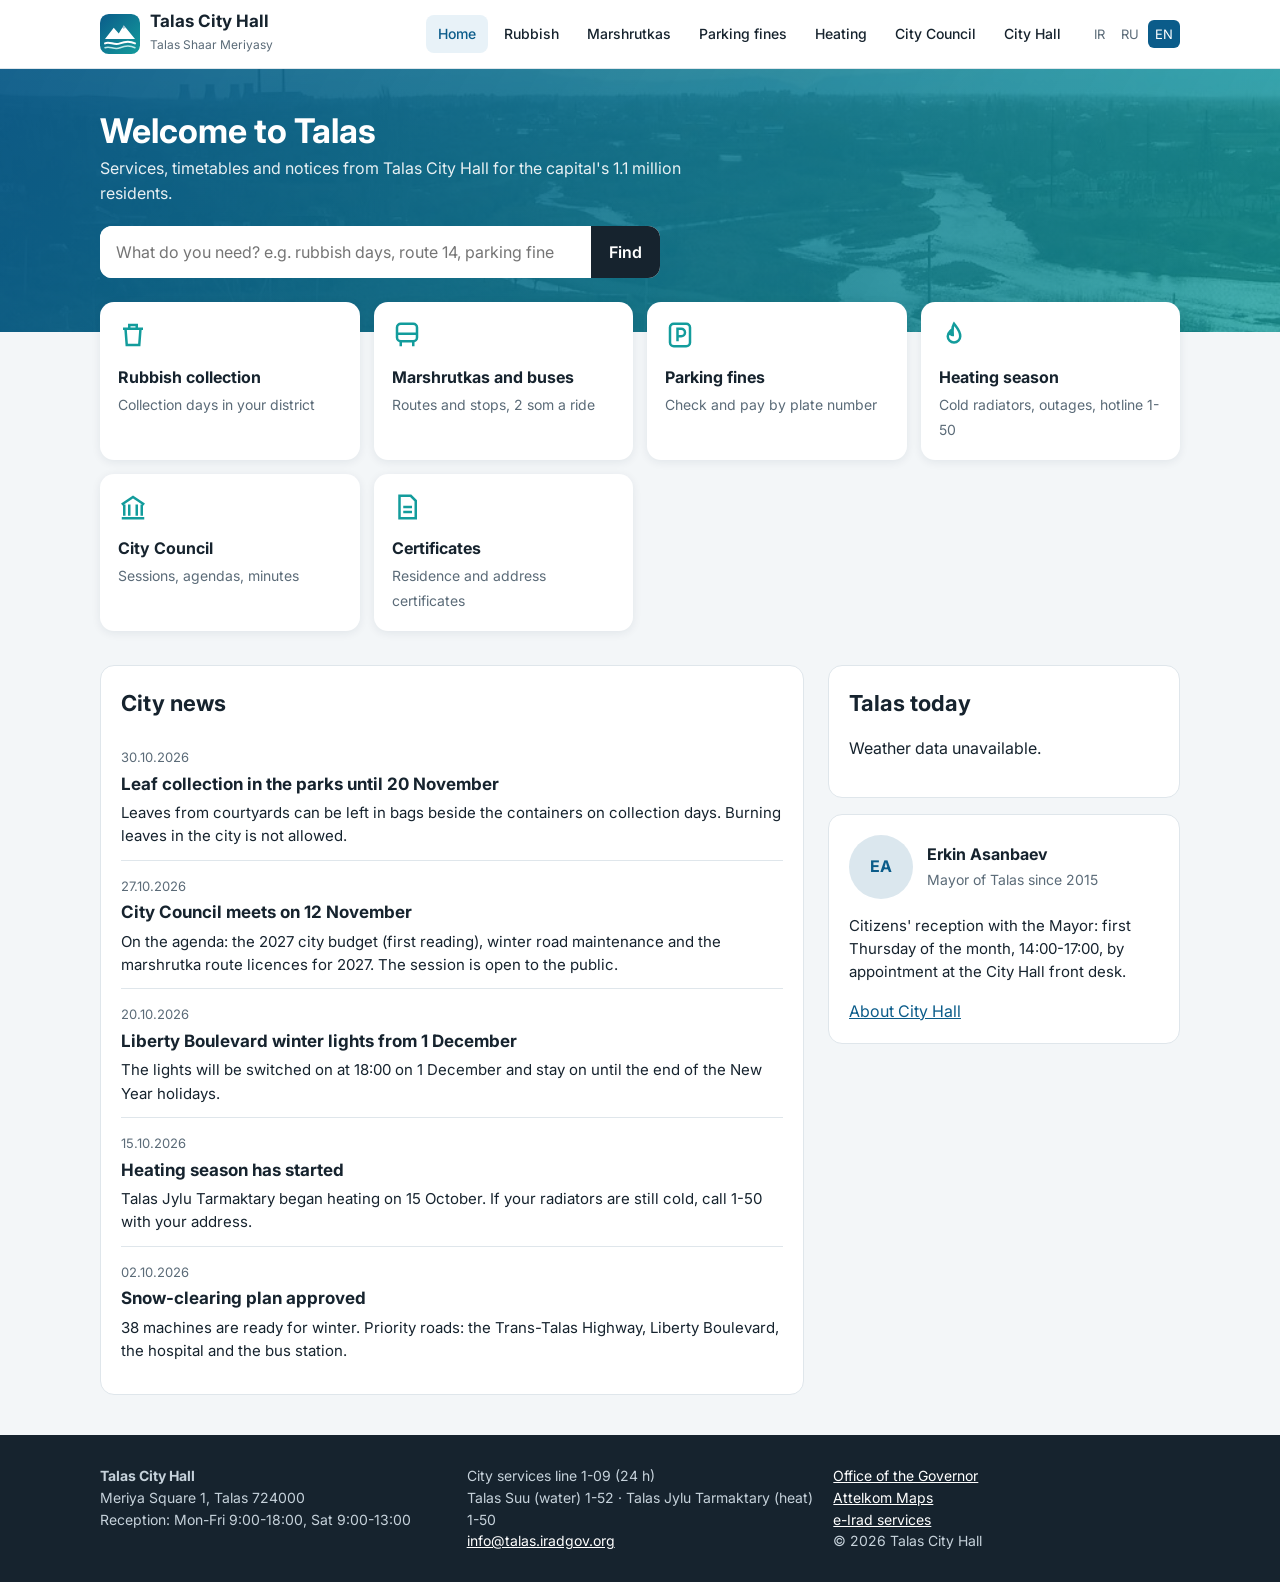
==== index.html @ 75fe5e10 "Initial mirror import" ====
<!doctype html>
<html lang="en">
<head>
<meta charset="utf-8">
<meta name="viewport" content="width=device-width, initial-scale=1">
<title>Talas City Hall</title>
<meta name="description" content="Talas City Hall: rubbish collection days, marshrutka routes, parking fines, the heating season, City Council and city news.">
<link rel="canonical" href="https://talas.iradgov.org/">
<meta property="og:type" content="website">
<meta property="og:site_name" content="Talas City Hall">
<meta property="og:url" content="https://talas.iradgov.org/">
<meta property="og:title" content="Talas City Hall">
<meta property="og:description" content="Talas City Hall: rubbish collection days, marshrutka routes, parking fines, the heating season, City Council and city news.">
<meta property="og:image" content="https://talas.iradgov.org/assets/og-image.png">
<meta property="og:image:width" content="1200">
<meta property="og:image:height" content="630">
<meta name="twitter:card" content="summary_large_image">
<meta name="twitter:image" content="https://talas.iradgov.org/assets/og-image.png">
<meta name="theme-color" content="#0b5c8a">
<link rel="icon" href="favicon.ico" sizes="any">
<link rel="icon" type="image/svg+xml" href="assets/talas-mark.svg">
<link rel="apple-touch-icon" href="apple-touch-icon.png">
<link rel="preconnect" href="https://fonts.googleapis.com">
<link rel="stylesheet" href="https://fonts.googleapis.com/css2?family=Inter:wght@400;500;600;700&display=swap">
<link rel="stylesheet" href="assets/site.css">
<script>window.goatcounter=new Object();goatcounter.path=p=>location.host+p;</script>
<script data-goatcounter="https://irad.goatcounter.com/count" async src="//gc.zgo.at/count.js"></script>
<script async src="https://www.googletagmanager.com/gtag/js?id=G-QTS2XFLJD7"></script>
<script>window.dataLayer=window.dataLayer||[];function gtag(){dataLayer.push(arguments);}gtag('js',new Date());gtag('config','G-QTS2XFLJD7');</script>
<script type="application/ld+json">{"@context": "https://schema.org", "@type": "GovernmentOrganization", "@id": "https://talas.iradgov.org/#org", "name": "Talas City Hall", "alternateName": "Talas Shaar Meriyasy", "url": "https://talas.iradgov.org/", "logo": "https://talas.iradgov.org/apple-touch-icon.png", "address": {"@type": "PostalAddress", "streetAddress": "Meriya Square 1", "addressLocality": "Talas", "postalCode": "724000"}, "telephone": "1-09", "email": "info@talas.iradgov.org"}</script>
</head>
<body data-page="home">
<header class="top" id="hdr"></header>
<section class="hero"><div class="wrap">
<h1>Welcome to Talas</h1>
<p>Services, timetables and notices from Talas City Hall for the capital's 1.1 million residents.</p>
<form class="search" id="sf"><input name="q" placeholder="What do you need? e.g. rubbish days, route 14, parking fine" aria-label="Search"><button>Find</button></form>
</div></section>
<main class="wrap">
<div class="tiles">
<a class="tile" href="waste.html"><svg viewBox="0 0 24 24" fill="none" stroke="currentColor" stroke-width="2"><path d="M4 7h16M9 7V4h6v3M6 7l1 13h10l1-13"/></svg><b>Rubbish collection</b><span>Collection days in your district</span></a><a class="tile" href="transport.html"><svg viewBox="0 0 24 24" fill="none" stroke="currentColor" stroke-width="2"><rect x="4" y="3" width="16" height="14" rx="3"/><path d="M4 11h16M7 21v-4M17 21v-4"/></svg><b>Marshrutkas and buses</b><span>Routes and stops, 2 som a ride</span></a><a class="tile" href="parking.html"><svg viewBox="0 0 24 24" fill="none" stroke="currentColor" stroke-width="2"><rect x="4" y="3" width="16" height="18" rx="3"/><path d="M10 17V7h3a3 3 0 010 6h-3"/></svg><b>Parking fines</b><span>Check and pay by plate number</span></a><a class="tile" href="heating.html"><svg viewBox="0 0 24 24" fill="none" stroke="currentColor" stroke-width="2"><path d="M12 3c3 4 5 6 5 10a5 5 0 01-10 0c0-2 1-3 2-4 0 2 1 3 2 3 0-4-1-6 1-9z"/></svg><b>Heating season</b><span>Cold radiators, outages, hotline 1-50</span></a><a class="tile" href="council.html"><svg viewBox="0 0 24 24" fill="none" stroke="currentColor" stroke-width="2"><path d="M3 10l9-6 9 6M5 10v9M19 10v9M9 10v9M15 10v9M3 21h18"/></svg><b>City Council</b><span>Sessions, agendas, minutes</span></a><a class="tile" href="about.html#documents"><svg viewBox="0 0 24 24" fill="none" stroke="currentColor" stroke-width="2"><path d="M6 3h9l4 4v14H6z"/><path d="M9 12h7M9 16h7"/></svg><b>Certificates</b><span>Residence and address certificates</span></a>
</div>
<div class="grid2">
<div class="card news" id="news"><h2>City news</h2>Loading…</div>
<div>
<div class="card wx" id="wx"><h2>Talas today</h2>…</div>
<div class="card" style="margin-top:16px"><div class="mayor"><div class="ph">EA</div><div><b>Erkin Asanbaev</b><br><span style="color:#5b6b78;font-size:14px">Mayor of Talas since 2015</span></div></div>
<p style="font-size:15px">Citizens' reception with the Mayor: first Thursday of the month, 14:00-17:00, by appointment at the City Hall front desk.</p><a href="about.html">About City Hall</a></div>
</div>
</div>
</main>
<footer id="ftr"></footer>
<script src="assets/site.js"></script>
</body>
</html>
---- assets/site.css ----
:root{--blue:#0b5c8a;--teal:#139c9c;--ink:#16232e;--mut:#5b6b78;--bg:#f3f6f8;--card:#fff;--line:#dfe6eb;--warn:#c9741a}
*{box-sizing:border-box}
html{background:var(--bg)}
body{margin:0;font:16px/1.55 Inter,system-ui,-apple-system,"Segoe UI",Roboto,Arial,sans-serif;color:var(--ink)}
a{color:var(--blue)}
.wrap{max-width:1120px;margin:0 auto;padding:0 20px}
header.top{background:#fff;border-bottom:1px solid var(--line);position:sticky;top:0;z-index:5}
header.top .wrap{display:flex;align-items:center;gap:14px;height:68px}
.brand{display:flex;align-items:center;gap:10px;text-decoration:none;color:var(--ink)}
.brand img{width:40px;height:40px}
.brand b{display:block;font-size:17px;line-height:1.1}
.brand span{font-size:12px;color:var(--mut)}
nav.main{margin-left:auto;display:flex;gap:4px;flex-wrap:wrap}
nav.main a{padding:8px 12px;border-radius:8px;text-decoration:none;color:var(--ink);font-size:14px;font-weight:500}
nav.main a:hover,nav.main a.on{background:#e8f2f8;color:var(--blue)}
.lang{display:flex;gap:2px;font-size:13px}
.lang a{padding:4px 7px;border-radius:6px;text-decoration:none;color:var(--mut)}
.lang a.on{background:var(--blue);color:#fff}
.burger{display:none;background:none;border:1px solid var(--line);border-radius:8px;padding:6px 10px;font-size:18px}
.hero{background:linear-gradient(120deg,rgba(11,92,138,.94),rgba(19,156,156,.78)),url(photos/Talas_River.jpg) center/cover;color:#fff;padding:42px 0 54px}
.hero h1{margin:0 0 6px;font-size:34px;line-height:1.15}
.hero p{margin:0;opacity:.9;max-width:640px}
.hero .search{margin-top:20px;display:flex;max-width:560px;background:#fff;border-radius:12px;overflow:hidden}
.hero .search input{flex:1;border:0;padding:14px 16px;font:inherit;outline:0}
.hero .search button{border:0;background:var(--ink);color:#fff;padding:0 18px;font:inherit;font-weight:600;cursor:pointer}
.tiles{display:grid;grid-template-columns:repeat(auto-fill,minmax(220px,1fr));gap:14px;margin-top:-30px}
.tile{background:var(--card);border-radius:14px;padding:18px;text-decoration:none;color:var(--ink);box-shadow:0 2px 10px rgba(16,40,60,.08);display:block;transition:transform .15s}
.tile:hover{transform:translateY(-2px)}
.tile svg{width:30px;height:30px;color:var(--teal)}
.tile b{display:block;margin:8px 0 2px}
.tile span{font-size:14px;color:var(--mut)}
.grid2{display:grid;grid-template-columns:2fr 1fr;gap:24px;margin:34px 0}
.card{background:var(--card);border:1px solid var(--line);border-radius:14px;padding:20px}
h2{font-size:22px;margin:0 0 12px}
h1.page{font-size:30px;margin:28px 0 6px}
.lead{color:var(--mut);margin:0 0 20px;max-width:760px}
.news article{border-bottom:1px solid var(--line);padding:12px 0}
.news article:last-child{border:0}
.news time{font-size:13px;color:var(--mut)}
.news h3{margin:2px 0 4px;font-size:17px}
.news p{margin:0;font-size:15px}
.wx .t{font-size:40px;font-weight:700;line-height:1}
.wx small{color:var(--mut)}
.aqi{display:inline-block;padding:2px 8px;border-radius:999px;font-size:13px;font-weight:600}
.pill{display:inline-block;padding:2px 9px;border-radius:999px;background:#e8f2f8;color:var(--blue);font-size:13px;font-weight:600;margin:2px}
.mayor{display:flex;gap:14px;align-items:center}
.mayor .ph{width:64px;height:64px;border-radius:50%;background:#dbe7ee;display:flex;align-items:center;justify-content:center;font-weight:700;color:var(--blue)}
select,input[type=text]{font:inherit;padding:10px 12px;border:1px solid var(--line);border-radius:10px;background:#fff;min-width:240px;max-width:100%}
.btn{background:var(--blue);color:#fff;border:0;border-radius:10px;padding:10px 18px;font:inherit;font-weight:600;cursor:pointer}
.result{margin-top:16px}
table.t{width:100%;border-collapse:collapse;font-size:15px}
table.t th,table.t td{text-align:left;padding:10px;border-bottom:1px solid var(--line);vertical-align:top}
table.t th{font-size:13px;color:var(--mut);font-weight:600;text-transform:uppercase;letter-spacing:.03em}
.route{display:flex;align-items:center;gap:12px;padding:10px 0;border-bottom:1px solid var(--line)}
.route .no{min-width:46px;height:34px;border-radius:8px;background:var(--teal);color:#fff;font-weight:700;display:flex;align-items:center;justify-content:center}
.route .no.bus{background:var(--blue)}
.route .st{font-size:14px;color:var(--mut)}
.note{background:#fff7ec;border-left:4px solid var(--warn);padding:12px 14px;border-radius:8px;margin:14px 0}
.ok{background:#eaf7ef;border-left:4px solid #2f9e5b;padding:12px 14px;border-radius:8px}
footer{background:var(--ink);color:#c6d2db;margin-top:40px;padding:30px 0;font-size:14px}
footer a{color:#fff}
footer .cols{display:grid;grid-template-columns:repeat(auto-fit,minmax(200px,1fr));gap:20px}
@media (max-width:820px){
  nav.main{display:none;position:absolute;top:68px;left:0;right:0;background:#fff;flex-direction:column;padding:10px 20px;border-bottom:1px solid var(--line)}
  nav.main.open{display:flex}
  .burger{display:block;margin-left:auto}
  .grid2{grid-template-columns:1fr}
  .hero h1{font-size:26px}
  select,input[type=text]{min-width:0;width:100%}
}
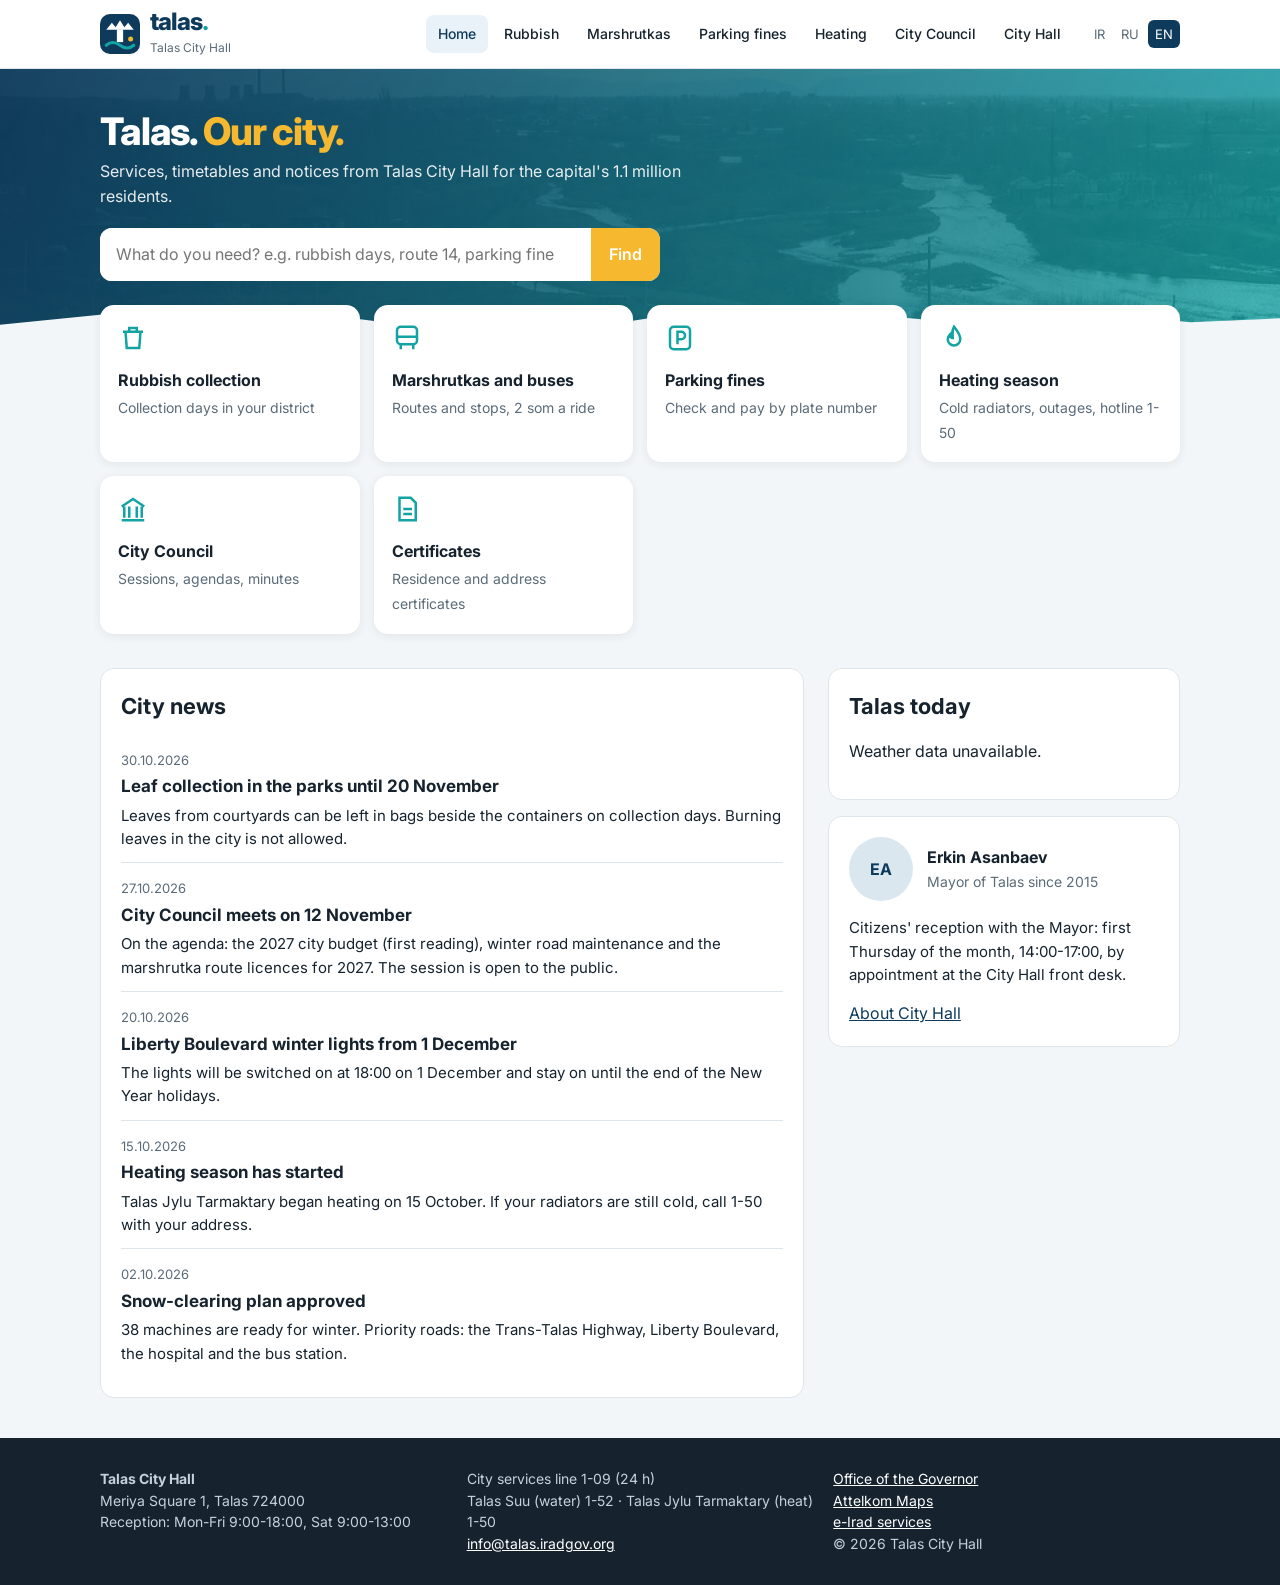
==== commit dc6a4ab3: "Mirror sync" ====
--- a/index.html
+++ b/index.html
@@ -16,7 +16,7 @@
 <meta property="og:image:height" content="630">
 <meta name="twitter:card" content="summary_large_image">
 <meta name="twitter:image" content="https://talas.iradgov.org/assets/og-image.png">
-<meta name="theme-color" content="#0b5c8a">
+<meta name="theme-color" content="#0e3a5c">
 <link rel="icon" href="favicon.ico" sizes="any">
 <link rel="icon" type="image/svg+xml" href="assets/talas-mark.svg">
 <link rel="apple-touch-icon" href="apple-touch-icon.png">
@@ -32,7 +32,7 @@
 <body data-page="home">
 <header class="top" id="hdr"></header>
 <section class="hero"><div class="wrap">
-<h1>Welcome to Talas</h1>
+<h1>Talas. <span>Our city.</span></h1>
 <p>Services, timetables and notices from Talas City Hall for the capital's 1.1 million residents.</p>
 <form class="search" id="sf"><input name="q" placeholder="What do you need? e.g. rubbish days, route 14, parking fine" aria-label="Search"><button>Find</button></form>
 </div></section>
--- a/assets/site.css
+++ b/assets/site.css
@@ -1,4 +1,5 @@
-:root{--blue:#0b5c8a;--teal:#139c9c;--ink:#16232e;--mut:#5b6b78;--bg:#f3f6f8;--card:#fff;--line:#dfe6eb;--warn:#c9741a}
+/* Talas city brand 2024: navy, Talas teal, sun yellow */
+:root{--blue:#0e3a5c;--teal:#13a3a3;--sun:#f5b82e;--ink:#16232e;--mut:#5b6b78;--bg:#f3f6f8;--card:#fff;--line:#dfe6eb;--warn:#c9741a}
 *{box-sizing:border-box}
 html{background:var(--bg)}
 body{margin:0;font:16px/1.55 Inter,system-ui,-apple-system,"Segoe UI",Roboto,Arial,sans-serif;color:var(--ink)}
@@ -8,7 +9,8 @@
 header.top .wrap{display:flex;align-items:center;gap:14px;height:68px}
 .brand{display:flex;align-items:center;gap:10px;text-decoration:none;color:var(--ink)}
 .brand img{width:40px;height:40px}
-.brand b{display:block;font-size:17px;line-height:1.1}
+.brand b{display:block;font-size:24px;line-height:1;font-weight:800;letter-spacing:-.04em;color:var(--blue)}
+.brand b i{font-style:normal;color:var(--teal)}
 .brand span{font-size:12px;color:var(--mut)}
 nav.main{margin-left:auto;display:flex;gap:4px;flex-wrap:wrap}
 nav.main a{padding:8px 12px;border-radius:8px;text-decoration:none;color:var(--ink);font-size:14px;font-weight:500}
@@ -17,13 +19,15 @@
 .lang a{padding:4px 7px;border-radius:6px;text-decoration:none;color:var(--mut)}
 .lang a.on{background:var(--blue);color:#fff}
 .burger{display:none;background:none;border:1px solid var(--line);border-radius:8px;padding:6px 10px;font-size:18px}
-.hero{background:linear-gradient(120deg,rgba(11,92,138,.94),rgba(19,156,156,.78)),url(photos/Talas_River.jpg) center/cover;color:#fff;padding:42px 0 54px}
-.hero h1{margin:0 0 6px;font-size:34px;line-height:1.15}
+.hero{position:relative;background:linear-gradient(120deg,rgba(14,58,92,.95),rgba(19,163,163,.78)),url(photos/Talas_River.jpg) center/cover;color:#fff;padding:42px 0 54px}
+.hero h1{margin:0 0 6px;font-size:38px;line-height:1.1;font-weight:800;letter-spacing:-.03em}
+.hero h1 span{color:var(--sun)}
+.hero:after{content:"";position:absolute;left:0;right:0;bottom:0;height:26px;background:var(--bg);clip-path:polygon(0 100%,0 60%,8% 20%,14% 55%,22% 0,30% 50%,38% 25%,46% 70%,54% 10%,62% 55%,70% 30%,78% 65%,86% 15%,93% 50%,100% 35%,100% 100%)}
 .hero p{margin:0;opacity:.9;max-width:640px}
 .hero .search{margin-top:20px;display:flex;max-width:560px;background:#fff;border-radius:12px;overflow:hidden}
 .hero .search input{flex:1;border:0;padding:14px 16px;font:inherit;outline:0}
-.hero .search button{border:0;background:var(--ink);color:#fff;padding:0 18px;font:inherit;font-weight:600;cursor:pointer}
-.tiles{display:grid;grid-template-columns:repeat(auto-fill,minmax(220px,1fr));gap:14px;margin-top:-30px}
+.hero .search button{border:0;background:var(--sun);color:var(--ink);color:#fff;padding:0 18px;font:inherit;font-weight:600;cursor:pointer}
+.tiles{position:relative;z-index:1;display:grid;grid-template-columns:repeat(auto-fill,minmax(220px,1fr));gap:14px;margin-top:-30px}
 .tile{background:var(--card);border-radius:14px;padding:18px;text-decoration:none;color:var(--ink);box-shadow:0 2px 10px rgba(16,40,60,.08);display:block;transition:transform .15s}
 .tile:hover{transform:translateY(-2px)}
 .tile svg{width:30px;height:30px;color:var(--teal)}
@@ -46,7 +50,7 @@
 .mayor{display:flex;gap:14px;align-items:center}
 .mayor .ph{width:64px;height:64px;border-radius:50%;background:#dbe7ee;display:flex;align-items:center;justify-content:center;font-weight:700;color:var(--blue)}
 select,input[type=text]{font:inherit;padding:10px 12px;border:1px solid var(--line);border-radius:10px;background:#fff;min-width:240px;max-width:100%}
-.btn{background:var(--blue);color:#fff;border:0;border-radius:10px;padding:10px 18px;font:inherit;font-weight:600;cursor:pointer}
+.btn{background:var(--sun);color:var(--ink);color:#fff;border:0;border-radius:10px;padding:10px 18px;font:inherit;font-weight:600;cursor:pointer}
 .result{margin-top:16px}
 table.t{width:100%;border-collapse:collapse;font-size:15px}
 table.t th,table.t td{text-align:left;padding:10px;border-bottom:1px solid var(--line);vertical-align:top}
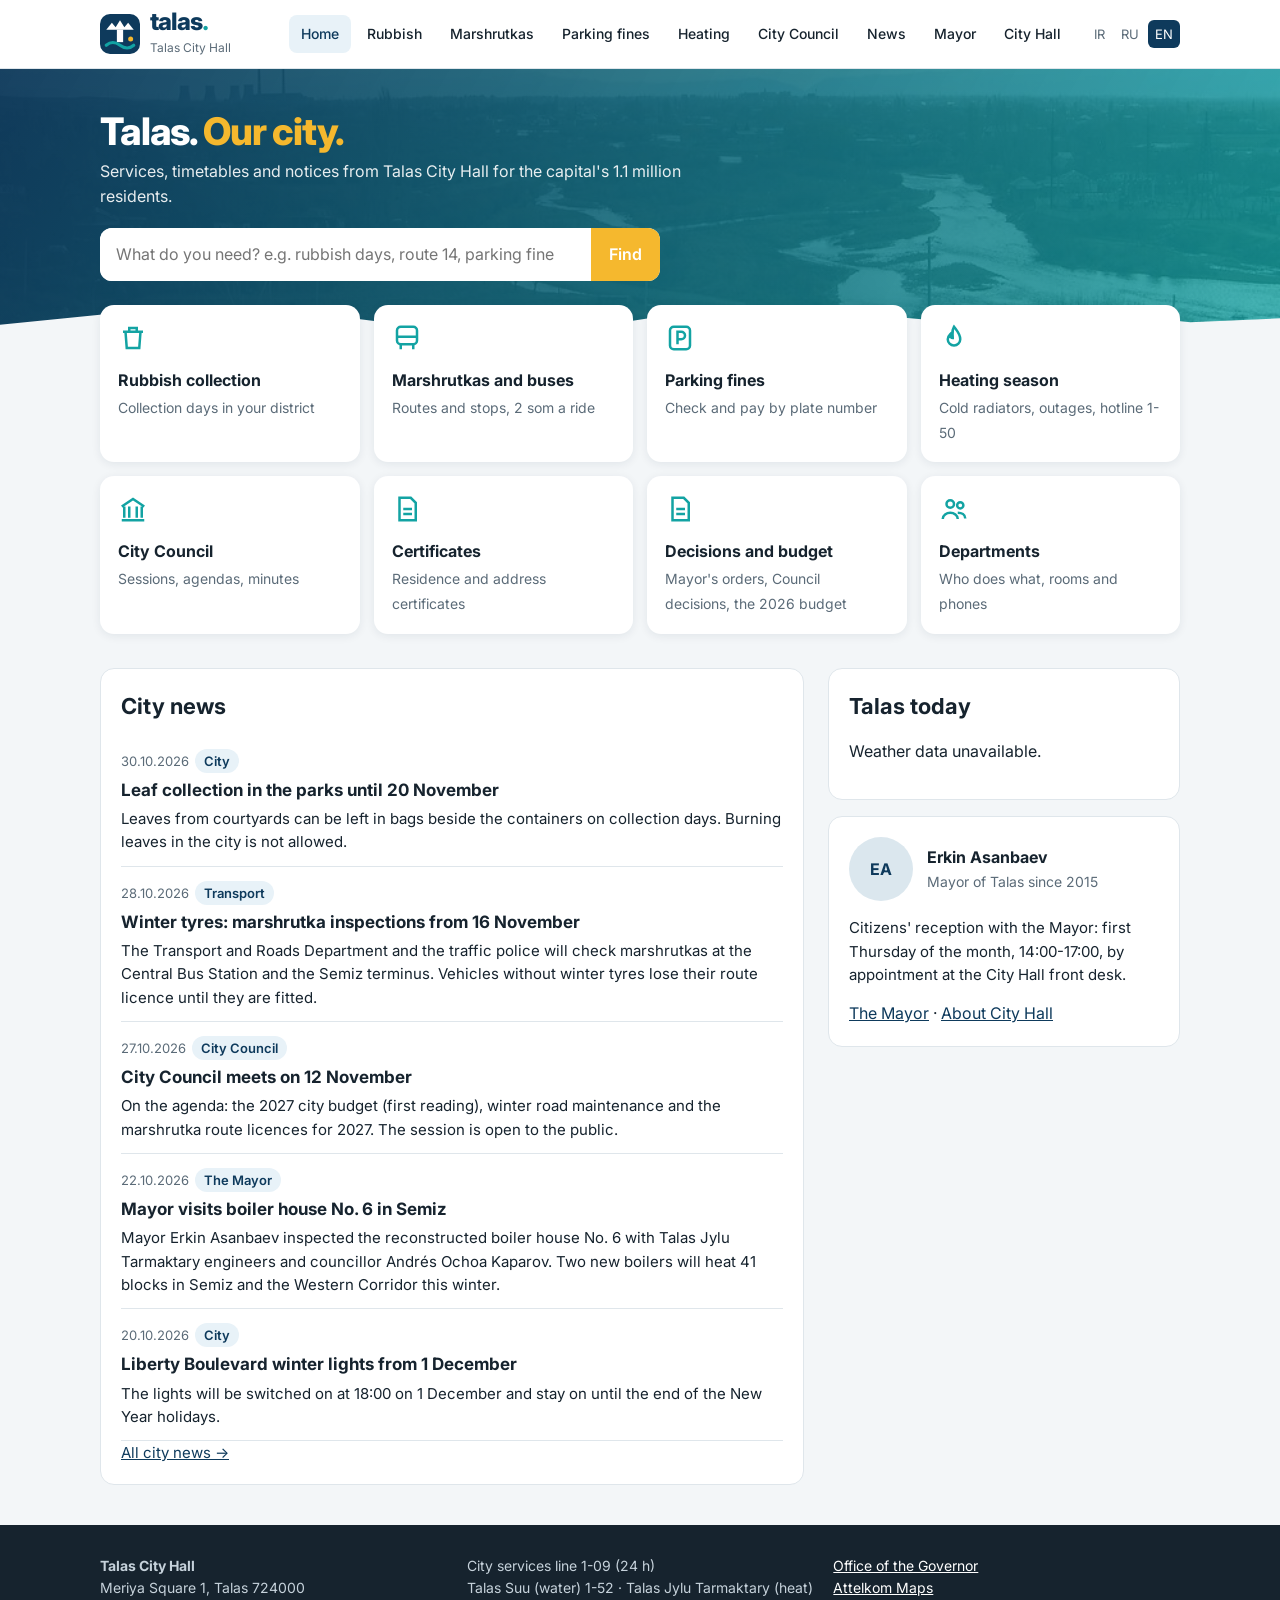
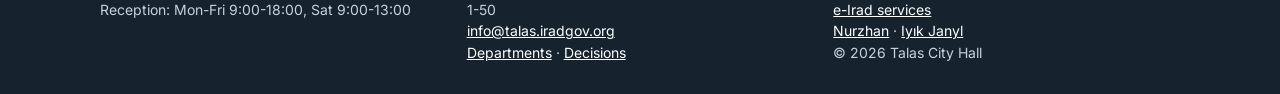
==== commit b3ab9754: "Mayor, news, decisions and departments pages" ====
--- a/index.html
+++ b/index.html
@@ -38,14 +38,14 @@
 </div></section>
 <main class="wrap">
 <div class="tiles">
-<a class="tile" href="waste.html"><svg viewBox="0 0 24 24" fill="none" stroke="currentColor" stroke-width="2"><path d="M4 7h16M9 7V4h6v3M6 7l1 13h10l1-13"/></svg><b>Rubbish collection</b><span>Collection days in your district</span></a><a class="tile" href="transport.html"><svg viewBox="0 0 24 24" fill="none" stroke="currentColor" stroke-width="2"><rect x="4" y="3" width="16" height="14" rx="3"/><path d="M4 11h16M7 21v-4M17 21v-4"/></svg><b>Marshrutkas and buses</b><span>Routes and stops, 2 som a ride</span></a><a class="tile" href="parking.html"><svg viewBox="0 0 24 24" fill="none" stroke="currentColor" stroke-width="2"><rect x="4" y="3" width="16" height="18" rx="3"/><path d="M10 17V7h3a3 3 0 010 6h-3"/></svg><b>Parking fines</b><span>Check and pay by plate number</span></a><a class="tile" href="heating.html"><svg viewBox="0 0 24 24" fill="none" stroke="currentColor" stroke-width="2"><path d="M12 3c3 4 5 6 5 10a5 5 0 01-10 0c0-2 1-3 2-4 0 2 1 3 2 3 0-4-1-6 1-9z"/></svg><b>Heating season</b><span>Cold radiators, outages, hotline 1-50</span></a><a class="tile" href="council.html"><svg viewBox="0 0 24 24" fill="none" stroke="currentColor" stroke-width="2"><path d="M3 10l9-6 9 6M5 10v9M19 10v9M9 10v9M15 10v9M3 21h18"/></svg><b>City Council</b><span>Sessions, agendas, minutes</span></a><a class="tile" href="about.html#documents"><svg viewBox="0 0 24 24" fill="none" stroke="currentColor" stroke-width="2"><path d="M6 3h9l4 4v14H6z"/><path d="M9 12h7M9 16h7"/></svg><b>Certificates</b><span>Residence and address certificates</span></a>
+<a class="tile" href="waste.html"><svg viewBox="0 0 24 24" fill="none" stroke="currentColor" stroke-width="2"><path d="M4 7h16M9 7V4h6v3M6 7l1 13h10l1-13"/></svg><b>Rubbish collection</b><span>Collection days in your district</span></a><a class="tile" href="transport.html"><svg viewBox="0 0 24 24" fill="none" stroke="currentColor" stroke-width="2"><rect x="4" y="3" width="16" height="14" rx="3"/><path d="M4 11h16M7 21v-4M17 21v-4"/></svg><b>Marshrutkas and buses</b><span>Routes and stops, 2 som a ride</span></a><a class="tile" href="parking.html"><svg viewBox="0 0 24 24" fill="none" stroke="currentColor" stroke-width="2"><rect x="4" y="3" width="16" height="18" rx="3"/><path d="M10 17V7h3a3 3 0 010 6h-3"/></svg><b>Parking fines</b><span>Check and pay by plate number</span></a><a class="tile" href="heating.html"><svg viewBox="0 0 24 24" fill="none" stroke="currentColor" stroke-width="2"><path d="M12 3c3 4 5 6 5 10a5 5 0 01-10 0c0-2 1-3 2-4 0 2 1 3 2 3 0-4-1-6 1-9z"/></svg><b>Heating season</b><span>Cold radiators, outages, hotline 1-50</span></a><a class="tile" href="council.html"><svg viewBox="0 0 24 24" fill="none" stroke="currentColor" stroke-width="2"><path d="M3 10l9-6 9 6M5 10v9M19 10v9M9 10v9M15 10v9M3 21h18"/></svg><b>City Council</b><span>Sessions, agendas, minutes</span></a><a class="tile" href="about.html#documents"><svg viewBox="0 0 24 24" fill="none" stroke="currentColor" stroke-width="2"><path d="M6 3h9l4 4v14H6z"/><path d="M9 12h7M9 16h7"/></svg><b>Certificates</b><span>Residence and address certificates</span></a><a class="tile" href="decisions.html"><svg viewBox="0 0 24 24" fill="none" stroke="currentColor" stroke-width="2"><path d="M6 3h9l4 4v14H6z"/><path d="M9 12h7M9 16h7"/></svg><b>Decisions and budget</b><span>Mayor's orders, Council decisions, the 2026 budget</span></a><a class="tile" href="departments.html"><svg viewBox="0 0 24 24" fill="none" stroke="currentColor" stroke-width="2"><circle cx="9" cy="8" r="3"/><circle cx="17" cy="9" r="2.5"/><path d="M3 20c0-3 3-5 6-5s6 2 6 5M15 15c3 0 6 1.5 6 4.5"/></svg><b>Departments</b><span>Who does what, rooms and phones</span></a>
 </div>
 <div class="grid2">
-<div class="card news" id="news"><h2>City news</h2>Loading…</div>
+<div class="card news" id="news"><h2>City news</h2><article id="n0"><time datetime="2026-10-30">30.10.2026</time> <span class="pill">City</span><h3>Leaf collection in the parks until 20 November</h3><p>Leaves from courtyards can be left in bags beside the containers on collection days. Burning leaves in the city is not allowed.</p></article><article id="n1"><time datetime="2026-10-28">28.10.2026</time> <span class="pill">Transport</span><h3>Winter tyres: marshrutka inspections from 16 November</h3><p>The Transport and Roads Department and the traffic police will check marshrutkas at the Central Bus Station and the Semiz terminus. Vehicles without winter tyres lose their route licence until they are fitted.</p></article><article id="n2"><time datetime="2026-10-27">27.10.2026</time> <span class="pill">City Council</span><h3>City Council meets on 12 November</h3><p>On the agenda: the 2027 city budget (first reading), winter road maintenance and the marshrutka route licences for 2027. The session is open to the public.</p></article><article id="n3"><time datetime="2026-10-22">22.10.2026</time> <span class="pill">The Mayor</span><h3>Mayor visits boiler house No. 6 in Semiz</h3><p>Mayor Erkin Asanbaev inspected the reconstructed boiler house No. 6 with Talas Jylu Tarmaktary engineers and councillor Andrés Ochoa Kaparov. Two new boilers will heat 41 blocks in Semiz and the Western Corridor this winter.</p></article><article id="n4"><time datetime="2026-10-20">20.10.2026</time> <span class="pill">City</span><h3>Liberty Boulevard winter lights from 1 December</h3><p>The lights will be switched on at 18:00 on 1 December and stay on until the end of the New Year holidays.</p></article><p><a href="news.html">All city news &rarr;</a></p></div>
 <div>
 <div class="card wx" id="wx"><h2>Talas today</h2>…</div>
 <div class="card" style="margin-top:16px"><div class="mayor"><div class="ph">EA</div><div><b>Erkin Asanbaev</b><br><span style="color:#5b6b78;font-size:14px">Mayor of Talas since 2015</span></div></div>
-<p style="font-size:15px">Citizens' reception with the Mayor: first Thursday of the month, 14:00-17:00, by appointment at the City Hall front desk.</p><a href="about.html">About City Hall</a></div>
+<p style="font-size:15px">Citizens' reception with the Mayor: first Thursday of the month, 14:00-17:00, by appointment at the City Hall front desk.</p><a href="mayor.html">The Mayor</a> · <a href="about.html">About City Hall</a></div>
 </div>
 </div>
 </main>
--- a/assets/site.css
+++ b/assets/site.css
@@ -72,3 +72,7 @@
   .hero h1{font-size:26px}
   select,input[type=text]{min-width:0;width:100%}
 }
+
+table.t td.nw{white-space:nowrap}
+.tw{overflow-x:auto}
+@media (max-width:600px){table.t th,table.t td{padding:8px 6px}}
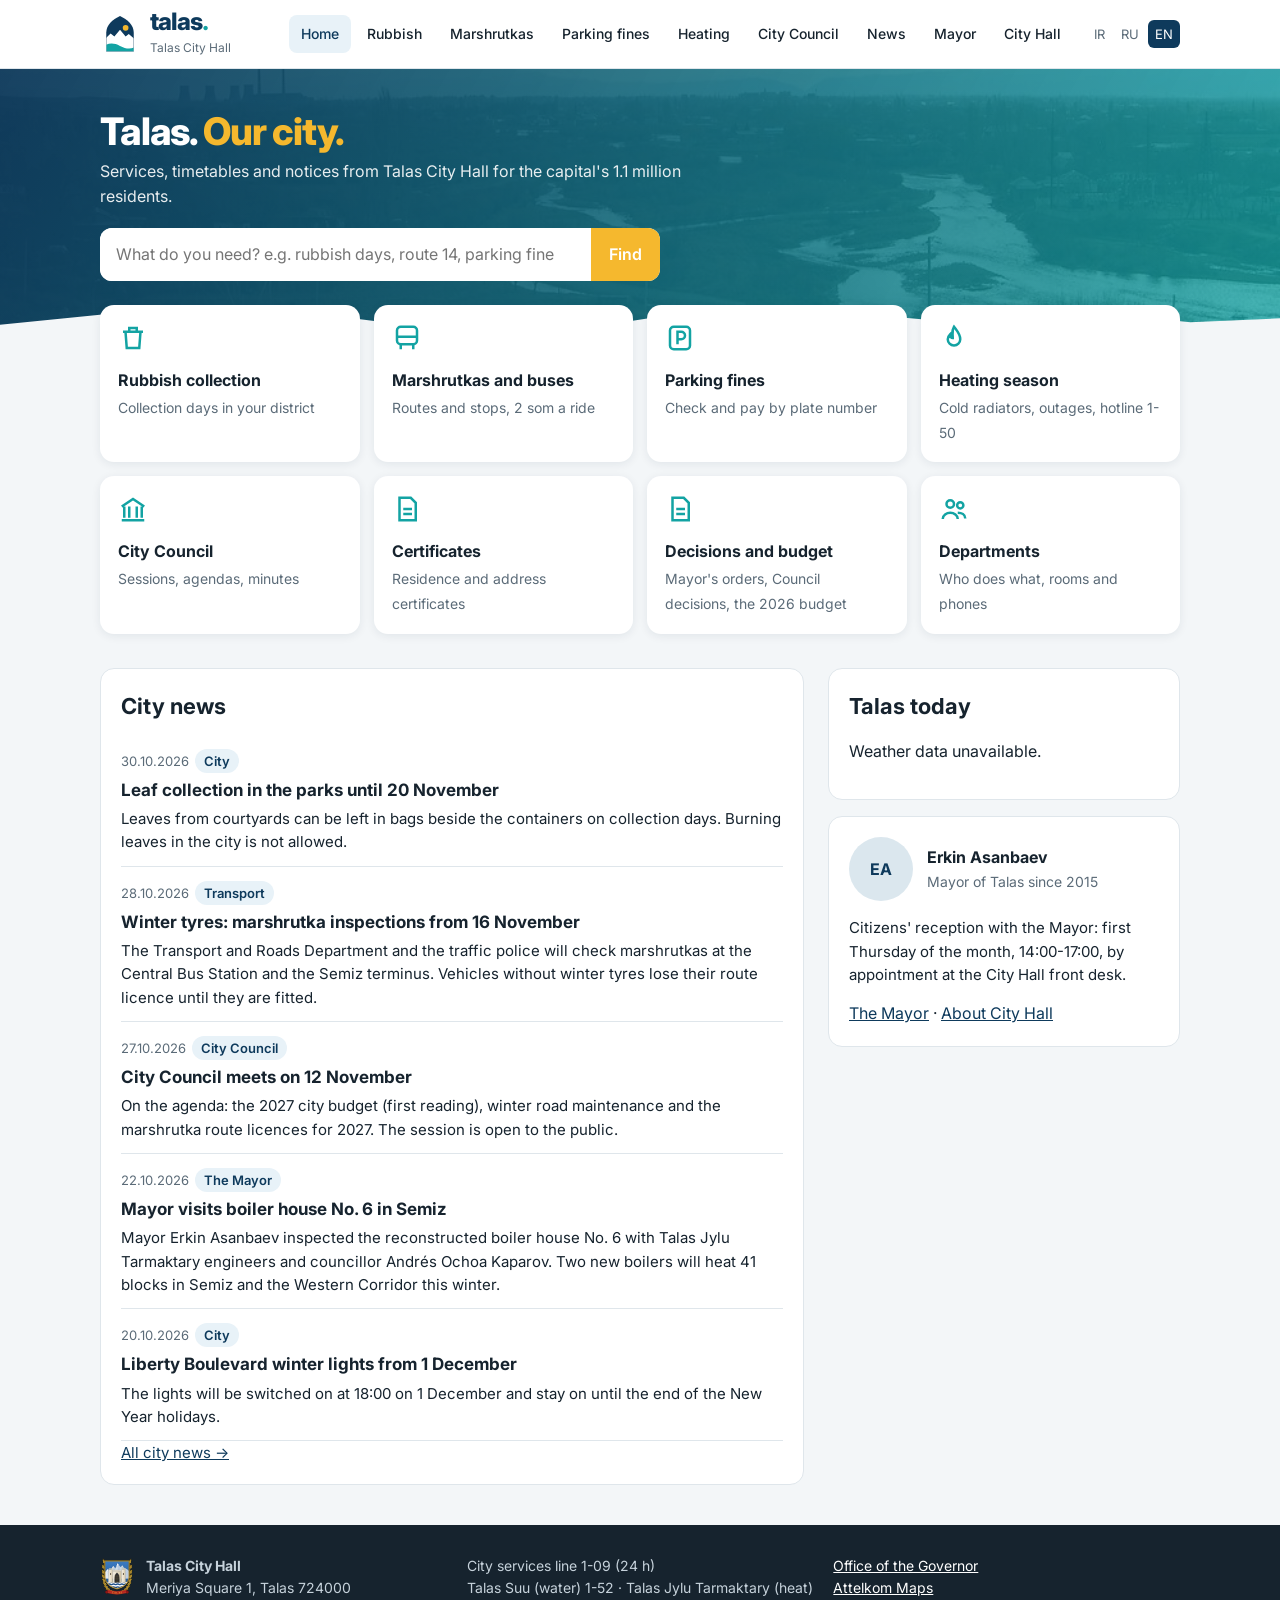
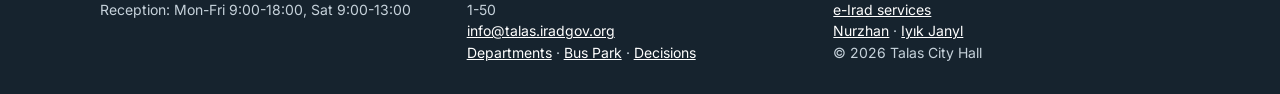
==== commit 2f5185dc: "Page updates" ====
--- a/index.html
+++ b/index.html
@@ -5,6 +5,7 @@
 <meta name="viewport" content="width=device-width, initial-scale=1">
 <title>Talas City Hall</title>
 <meta name="description" content="Talas City Hall: rubbish collection days, marshrutka routes, parking fines, the heating season, City Council and city news.">
+<meta name="author" content="Aizada Turusbekova, Public Relations and Civil Society Department">
 <link rel="canonical" href="https://talas.iradgov.org/">
 <meta property="og:type" content="website">
 <meta property="og:site_name" content="Talas City Hall">
@@ -31,6 +32,7 @@
 </head>
 <body data-page="home">
 <header class="top" id="hdr"></header>
+<!-- launch 01.03.2023. old site copy is in /old/ until 31.03, remove after -->
 <section class="hero"><div class="wrap">
 <h1>Talas. <span>Our city.</span></h1>
 <p>Services, timetables and notices from Talas City Hall for the capital's 1.1 million residents.</p>
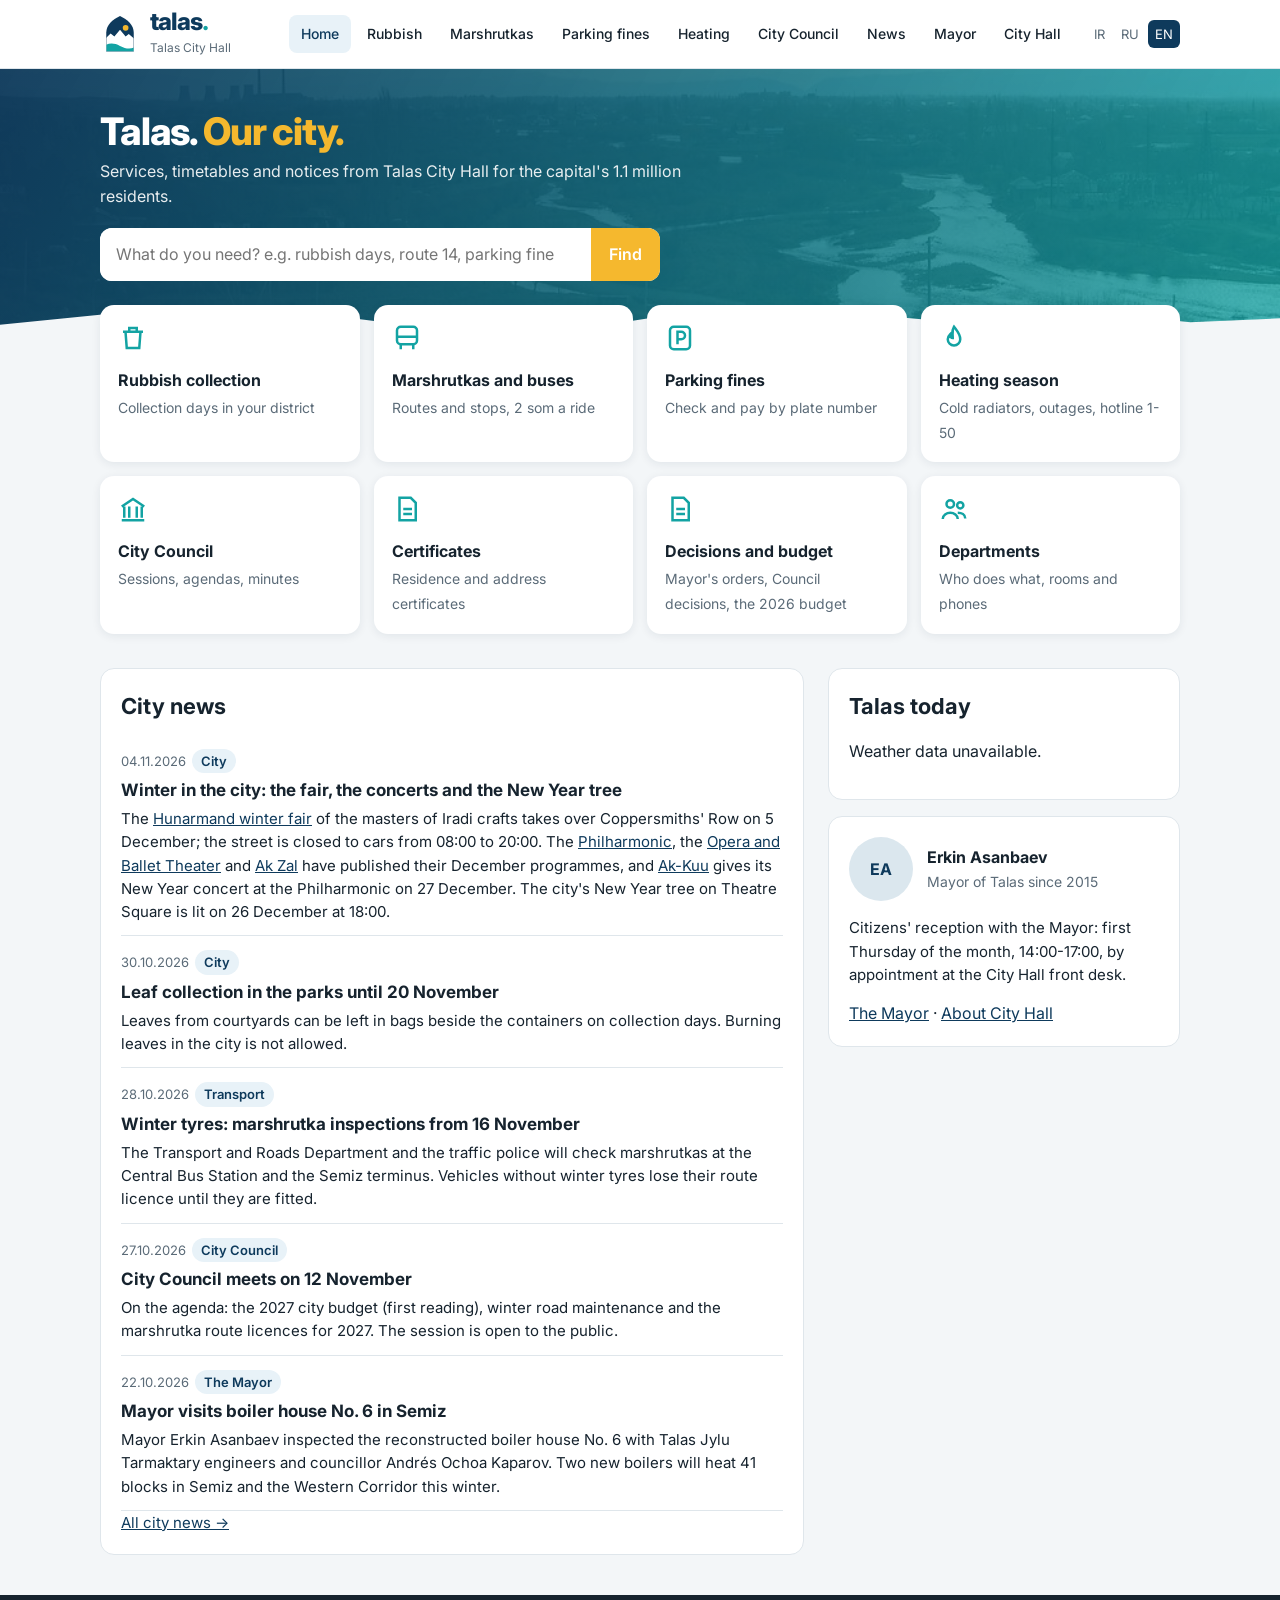
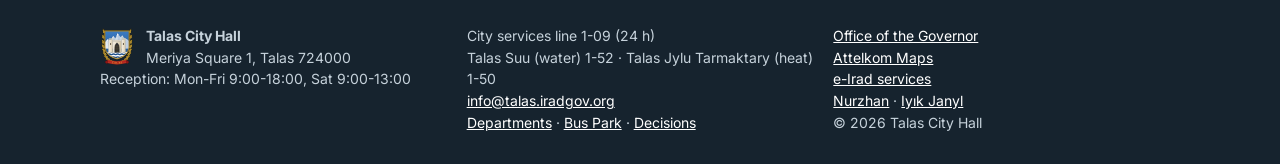
==== commit a59720f1: "News: winter in the city" ====
--- a/index.html
+++ b/index.html
@@ -43,7 +43,7 @@
 <a class="tile" href="waste.html"><svg viewBox="0 0 24 24" fill="none" stroke="currentColor" stroke-width="2"><path d="M4 7h16M9 7V4h6v3M6 7l1 13h10l1-13"/></svg><b>Rubbish collection</b><span>Collection days in your district</span></a><a class="tile" href="transport.html"><svg viewBox="0 0 24 24" fill="none" stroke="currentColor" stroke-width="2"><rect x="4" y="3" width="16" height="14" rx="3"/><path d="M4 11h16M7 21v-4M17 21v-4"/></svg><b>Marshrutkas and buses</b><span>Routes and stops, 2 som a ride</span></a><a class="tile" href="parking.html"><svg viewBox="0 0 24 24" fill="none" stroke="currentColor" stroke-width="2"><rect x="4" y="3" width="16" height="18" rx="3"/><path d="M10 17V7h3a3 3 0 010 6h-3"/></svg><b>Parking fines</b><span>Check and pay by plate number</span></a><a class="tile" href="heating.html"><svg viewBox="0 0 24 24" fill="none" stroke="currentColor" stroke-width="2"><path d="M12 3c3 4 5 6 5 10a5 5 0 01-10 0c0-2 1-3 2-4 0 2 1 3 2 3 0-4-1-6 1-9z"/></svg><b>Heating season</b><span>Cold radiators, outages, hotline 1-50</span></a><a class="tile" href="council.html"><svg viewBox="0 0 24 24" fill="none" stroke="currentColor" stroke-width="2"><path d="M3 10l9-6 9 6M5 10v9M19 10v9M9 10v9M15 10v9M3 21h18"/></svg><b>City Council</b><span>Sessions, agendas, minutes</span></a><a class="tile" href="about.html#documents"><svg viewBox="0 0 24 24" fill="none" stroke="currentColor" stroke-width="2"><path d="M6 3h9l4 4v14H6z"/><path d="M9 12h7M9 16h7"/></svg><b>Certificates</b><span>Residence and address certificates</span></a><a class="tile" href="decisions.html"><svg viewBox="0 0 24 24" fill="none" stroke="currentColor" stroke-width="2"><path d="M6 3h9l4 4v14H6z"/><path d="M9 12h7M9 16h7"/></svg><b>Decisions and budget</b><span>Mayor's orders, Council decisions, the 2026 budget</span></a><a class="tile" href="departments.html"><svg viewBox="0 0 24 24" fill="none" stroke="currentColor" stroke-width="2"><circle cx="9" cy="8" r="3"/><circle cx="17" cy="9" r="2.5"/><path d="M3 20c0-3 3-5 6-5s6 2 6 5M15 15c3 0 6 1.5 6 4.5"/></svg><b>Departments</b><span>Who does what, rooms and phones</span></a>
 </div>
 <div class="grid2">
-<div class="card news" id="news"><h2>City news</h2><article id="n0"><time datetime="2026-10-30">30.10.2026</time> <span class="pill">City</span><h3>Leaf collection in the parks until 20 November</h3><p>Leaves from courtyards can be left in bags beside the containers on collection days. Burning leaves in the city is not allowed.</p></article><article id="n1"><time datetime="2026-10-28">28.10.2026</time> <span class="pill">Transport</span><h3>Winter tyres: marshrutka inspections from 16 November</h3><p>The Transport and Roads Department and the traffic police will check marshrutkas at the Central Bus Station and the Semiz terminus. Vehicles without winter tyres lose their route licence until they are fitted.</p></article><article id="n2"><time datetime="2026-10-27">27.10.2026</time> <span class="pill">City Council</span><h3>City Council meets on 12 November</h3><p>On the agenda: the 2027 city budget (first reading), winter road maintenance and the marshrutka route licences for 2027. The session is open to the public.</p></article><article id="n3"><time datetime="2026-10-22">22.10.2026</time> <span class="pill">The Mayor</span><h3>Mayor visits boiler house No. 6 in Semiz</h3><p>Mayor Erkin Asanbaev inspected the reconstructed boiler house No. 6 with Talas Jylu Tarmaktary engineers and councillor Andrés Ochoa Kaparov. Two new boilers will heat 41 blocks in Semiz and the Western Corridor this winter.</p></article><article id="n4"><time datetime="2026-10-20">20.10.2026</time> <span class="pill">City</span><h3>Liberty Boulevard winter lights from 1 December</h3><p>The lights will be switched on at 18:00 on 1 December and stay on until the end of the New Year holidays.</p></article><p><a href="news.html">All city news &rarr;</a></p></div>
+<div class="card news" id="news"><h2>City news</h2><article id="n0"><time datetime="2026-11-04">04.11.2026</time> <span class="pill">City</span><h3>Winter in the city: the fair, the concerts and the New Year tree</h3><p>The <a href="https://hunar.korkom.org/">Hunarmand winter fair</a> of the masters of Iradi crafts takes over Coppersmiths&#x27; Row on 5 December; the street is closed to cars from 08:00 to 20:00. The <a href="https://philharmonic.korkom.org/">Philharmonic</a>, the <a href="https://talas-opera.korkom.org/">Opera and Ballet Theater</a> and <a href="https://akzal.korkom.org/">Ak Zal</a> have published their December programmes, and <a href="https://akkuu.korkom.org/">Ak-Kuu</a> gives its New Year concert at the Philharmonic on 27 December. The city&#x27;s New Year tree on Theatre Square is lit on 26 December at 18:00.</p></article><article id="n1"><time datetime="2026-10-30">30.10.2026</time> <span class="pill">City</span><h3>Leaf collection in the parks until 20 November</h3><p>Leaves from courtyards can be left in bags beside the containers on collection days. Burning leaves in the city is not allowed.</p></article><article id="n2"><time datetime="2026-10-28">28.10.2026</time> <span class="pill">Transport</span><h3>Winter tyres: marshrutka inspections from 16 November</h3><p>The Transport and Roads Department and the traffic police will check marshrutkas at the Central Bus Station and the Semiz terminus. Vehicles without winter tyres lose their route licence until they are fitted.</p></article><article id="n3"><time datetime="2026-10-27">27.10.2026</time> <span class="pill">City Council</span><h3>City Council meets on 12 November</h3><p>On the agenda: the 2027 city budget (first reading), winter road maintenance and the marshrutka route licences for 2027. The session is open to the public.</p></article><article id="n4"><time datetime="2026-10-22">22.10.2026</time> <span class="pill">The Mayor</span><h3>Mayor visits boiler house No. 6 in Semiz</h3><p>Mayor Erkin Asanbaev inspected the reconstructed boiler house No. 6 with Talas Jylu Tarmaktary engineers and councillor Andrés Ochoa Kaparov. Two new boilers will heat 41 blocks in Semiz and the Western Corridor this winter.</p></article><p><a href="news.html">All city news &rarr;</a></p></div>
 <div>
 <div class="card wx" id="wx"><h2>Talas today</h2>…</div>
 <div class="card" style="margin-top:16px"><div class="mayor"><div class="ph">EA</div><div><b>Erkin Asanbaev</b><br><span style="color:#5b6b78;font-size:14px">Mayor of Talas since 2015</span></div></div>
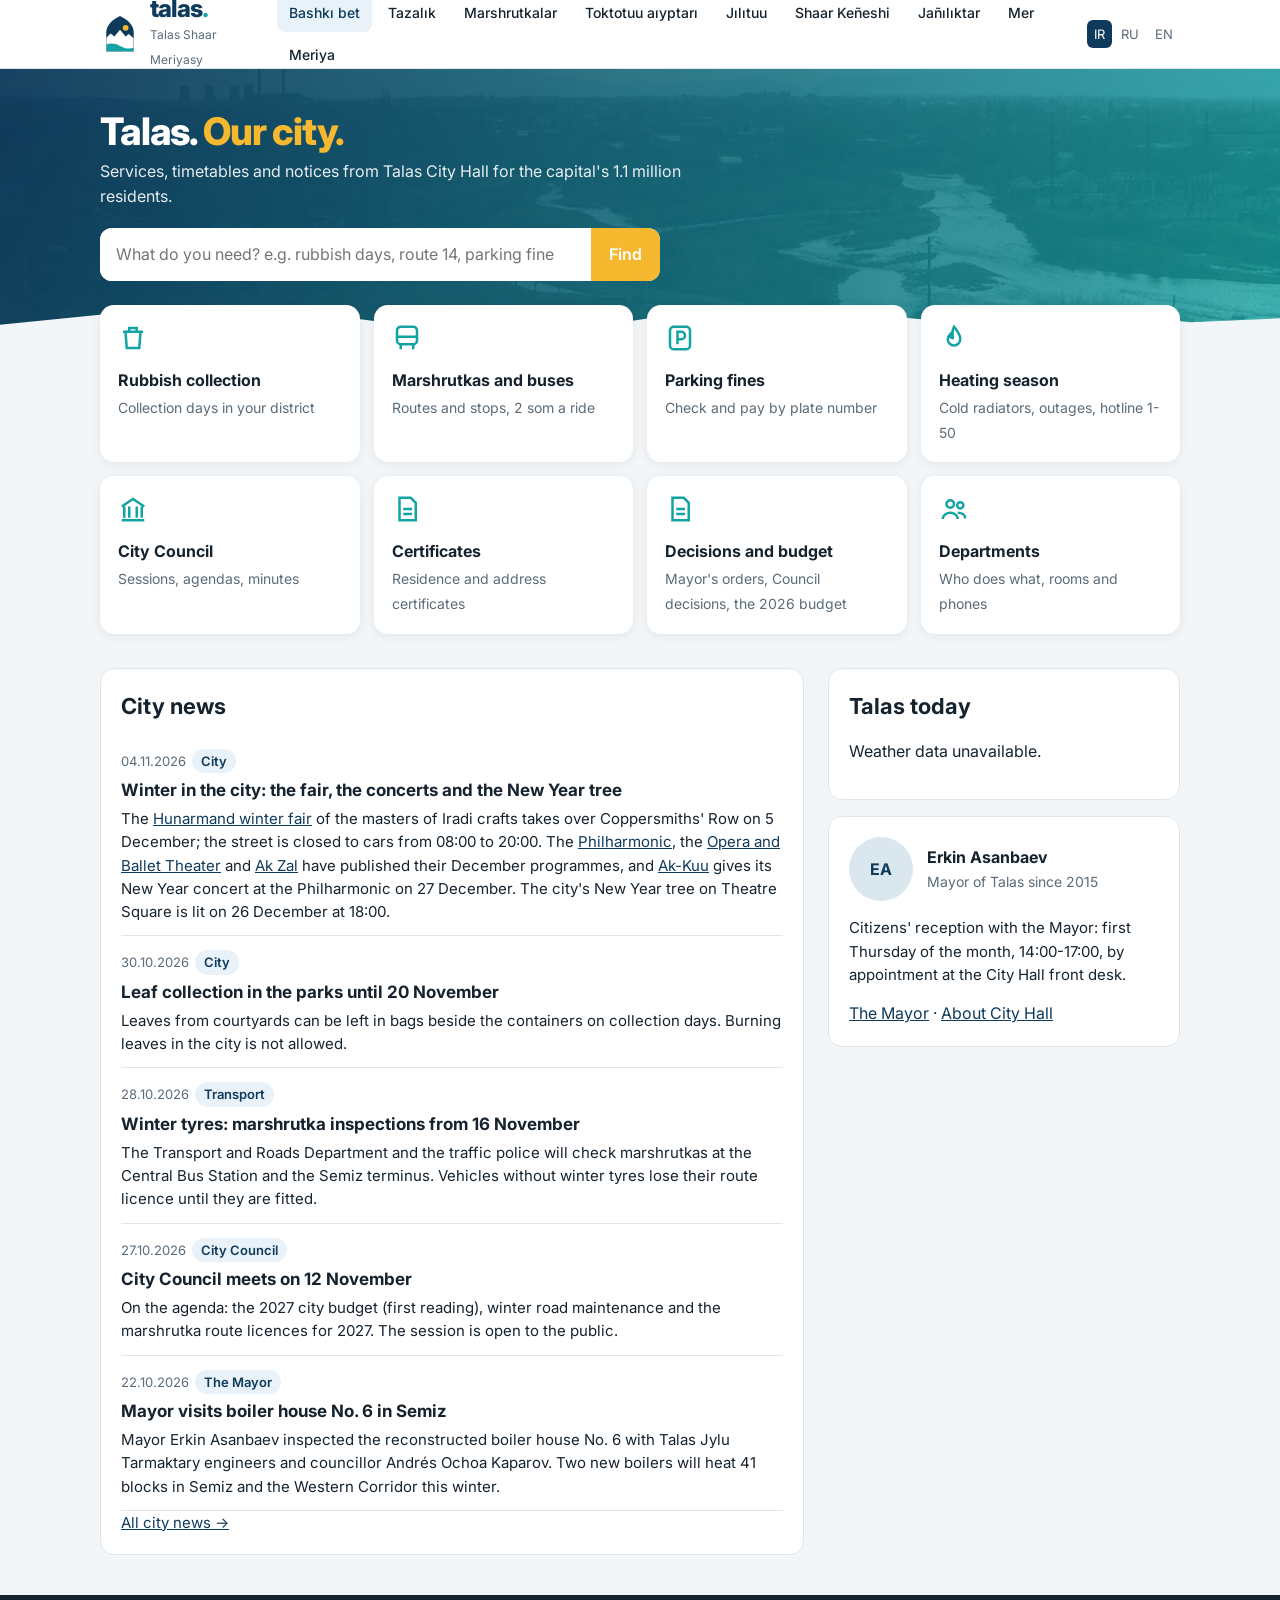
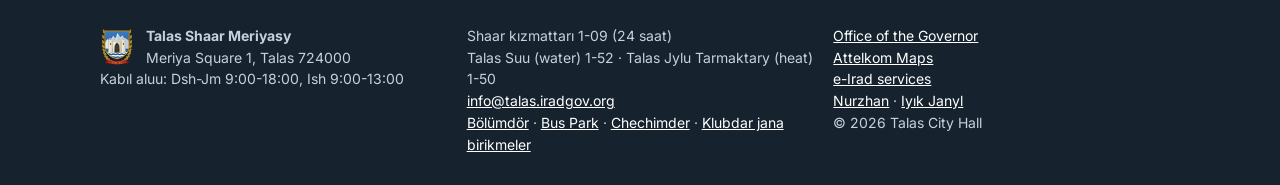
==== commit 83161922: "Clubs and associations page" ====
--- a/index.html
+++ b/index.html
@@ -31,7 +31,7 @@
 <script type="application/ld+json">{"@context": "https://schema.org", "@type": "GovernmentOrganization", "@id": "https://talas.iradgov.org/#org", "name": "Talas City Hall", "alternateName": "Talas Shaar Meriyasy", "url": "https://talas.iradgov.org/", "logo": "https://talas.iradgov.org/apple-touch-icon.png", "address": {"@type": "PostalAddress", "streetAddress": "Meriya Square 1", "addressLocality": "Talas", "postalCode": "724000"}, "telephone": "1-09", "email": "info@talas.iradgov.org"}</script>
 </head>
 <body data-page="home">
-<header class="top" id="hdr"></header>
+<header class="top" id="hdr"><div class="wrap"><a class="brand" href="index.html"><img src="assets/talas-mark.svg" alt=""><div><b>talas<i>.</i></b><span>Talas City Hall</span></div></a><button class="burger" aria-label="Menu">&#9776;</button><nav class="main"><a href="index.html" class="on">Home</a><a href="waste.html">Rubbish</a><a href="transport.html">Marshrutkas</a><a href="parking.html">Parking fines</a><a href="heating.html">Heating</a><a href="council.html">City Council</a><a href="news.html">News</a><a href="mayor.html">Mayor</a><a href="about.html">City Hall</a></nav><div class="lang"><a href="#" data-l="ir">IR</a><a href="#" data-l="ru">RU</a><a href="#" data-l="en" class="on">EN</a></div></div></header>
 <!-- launch 01.03.2023. old site copy is in /old/ until 31.03, remove after -->
 <section class="hero"><div class="wrap">
 <h1>Talas. <span>Our city.</span></h1>
@@ -51,7 +51,7 @@
 </div>
 </div>
 </main>
-<footer id="ftr"></footer>
+<footer id="ftr"><div class="wrap cols"><div><img src="assets/talas-arms.svg" alt="" width="34" height="40" style="float:left;margin:2px 12px 0 0"><b>Talas City Hall</b><br>Meriya Square 1, Talas 724000<br>Reception: Mon-Fri 9:00-18:00, Sat 9:00-13:00</div><div>City services line 1-09 (24 h)<br>Talas Suu (water) 1-52 · Talas Jylu Tarmaktary (heat) 1-50<br><a href="mailto:info@talas.iradgov.org">info@talas.iradgov.org</a><br><a href="departments.html">Departments</a> · <a href="https://transport.talas.iradgov.org/">Bus Park</a> · <a href="decisions.html">Decisions</a> · <a href="clubs.html">Clubs and associations</a></div><div><a href="https://iradgov.org/">Office of the Governor</a><br><a href="https://maps.attelkom.net/">Attelkom Maps</a><br><a href="https://e-irad.org/">e-Irad services</a><br><a href="https://nurzhan.iradgov.org/">Nurzhan</a> · <a href="https://iyikjanyl.iradgov.org/">Iyık Janyl</a><br>&copy; 2026 Talas City Hall</div></div></footer>
 <script src="assets/site.js"></script>
 </body>
 </html>
